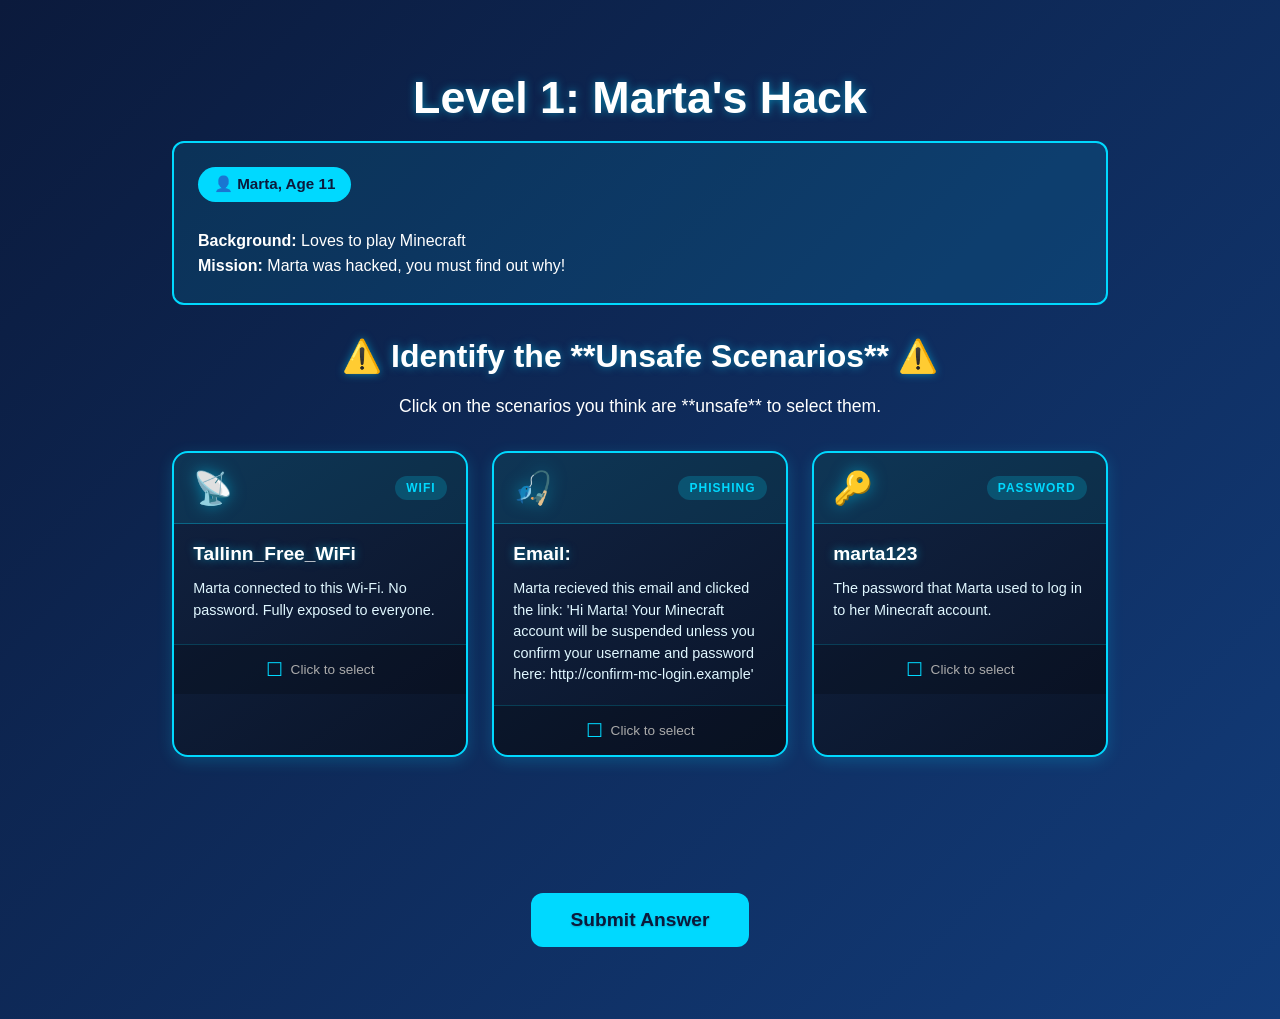
==== game/level_1.html @ 2b9c9b5b "fixed the scoring function" ====
<!DOCTYPE html>
<html lang="en">
<head>
  <meta charset="UTF-8" />
  <meta name="viewport" content="width=device-width, initial-scale=1.0" />
  <title>Cyber Pro – Level 1: Marta's Hack</title>
  <link rel="stylesheet" href="css/new_style.css" />
  <script src="js/level.js" defer></script>
</head>
<body class="main-bg">
  <div class="container">
    <header>
      <h1>Level 1: Marta's Hack</h1>
      <p id="level-story"></p>
    </header>

    <main>
      <h2>⚠️ Identify the **Unsafe Scenarios** ⚠️</h2>
      <p>Click on the scenarios you think are **unsafe** to select them.</p>

      <div id="scenarios-container" class="mission-grid">
        </div>

      <div class="feedback" id="result-feedback"></div>

      <button id="submitBtn" class="big-btn">Submit Answer</button>
      <button id="nextLevelBtn" class="small-btn" style="display:none; margin-top: 1rem;">Next Level >></button>
    </main>
  </div>
<script id="level-data" type="application/json">
{
  "story":{
    "character_name":"Marta",
    "age":"11",
    "background":"Loves to play Minecraft",
    "story":"Marta was hacked, you must find out why!"
  },
  "scenarios":[
    {
      "type":"wifi",
      "title":"Tallinn_Free_WiFi",
      "description":"Marta connected to this Wi-Fi. No password. Fully exposed to everyone.",
      "is_safe":false,
      "explaination":"Open wifi's make it easier for hackers to intercept your traffic."
    },
    {
      "type":"phishing",
      "title":"Email:",
      "description":"Marta recieved this email and clicked the link: 'Hi Marta! Your Minecraft account will be suspended unless you confirm your username and password here: http://confirm-mc-login.example'",
      "is_safe":false,
      "explaination":"The email is fake, the hackers just wanted to know what her passord is."
    },
    {
      "type":"password",
      "title":"marta123",
      "description":"The password that Marta used to log in to her Minecraft account.",
      "is_safe":false,
      "explaination":"The password uses her name and a simple number pattern, which are easy for hackers to guess"
    }
  ]
}
  </script>
</body>
</html>
---- game/css/new_style.css ----
/* -------------------------------------------------
   css/style.css – Enhanced Cyber Pro Styles
   ------------------------------------------------- */

:root {
  --primary: #00d9ff;
  --accent: #ff2e63;
  --dark: #0b1a3c;
  --darker: #0a1428;
  --light: #e0f7ff;
  --gray: #aaa;
  --success: #00ff88;
  --warning: #ffaa00;
  --danger: #ff3366;
}

* { box-sizing: border-box; }

body {
  margin: 0;
  font-family: 'Segoe UI', Tahoma, Geneva, Verdana, sans-serif;
  background: linear-gradient(135deg, var(--dark), #123c7a);
  color: #fff;
  min-height: 100vh;
  display: flex;
  flex-direction: column;
  align-items: center;
  justify-content: flex-start;
  text-align: center;
  overflow-x: hidden;
}

.main-bg { background: linear-gradient(135deg, var(--dark), #123c7a); }

.container {
  width: min(95%, 1000px);
  margin: 2rem auto;
  padding: 2rem;
}

.center {
  display: flex;
  flex-direction: column;
  justify-content: center;
  min-height: 70vh;
}

h1, h2, h3 {
  margin: 0.5rem 0;
  text-shadow: 0 0 8px rgba(0, 217, 255, 0.5);
}
h1 { font-size: 2.8rem; }
h2 { font-size: 2rem; margin: 1.5rem 0 1rem; }
h3 { font-size: 1.5rem; color: var(--primary); }

p { font-size: 1.1rem; line-height: 1.5; }

/* Story Box */
.story-box {
  background: rgba(0, 217, 255, 0.1);
  border: 2px solid var(--primary);
  border-radius: 12px;
  padding: 1.5rem;
  margin: 1rem 0 2rem;
  text-align: left;
}

.character-badge {
  display: inline-block;
  background: var(--primary);
  color: var(--dark);
  padding: 0.4rem 1rem;
  border-radius: 20px;
  font-weight: bold;
  font-size: 0.95rem;
  margin-bottom: 0.8rem;
}

.story-text {
  font-size: 1rem;
  line-height: 1.6;
  margin: 0.8rem 0 0;
}

/* Scenario Cards Grid */
.mission-grid {
  display: grid;
  gap: 1.5rem;
  grid-template-columns: repeat(auto-fit, minmax(280px, 1fr));
  margin: 2rem 0;
  justify-items: stretch;
}

/* Scenario Cards */
.scenario-card {
  background: linear-gradient(145deg, rgba(17, 34, 64, 0.95), rgba(10, 20, 40, 0.98));
  border: 2px solid var(--primary);
  border-radius: 16px;
  padding: 0;
  cursor: pointer;
  transition: all 0.3s ease;
  box-shadow: 0 4px 15px rgba(0, 217, 255, 0.2);
  overflow: hidden;
  position: relative;
}

.scenario-card:hover {
  transform: translateY(-5px);
  box-shadow: 0 8px 25px rgba(0, 217, 255, 0.4);
  border-color: #00e6ff;
}

.scenario-card.selected {
  border-color: var(--accent);
  background: linear-gradient(145deg, rgba(255, 46, 99, 0.15), rgba(17, 34, 64, 0.95));
  box-shadow: 0 0 20px rgba(255, 46, 99, 0.4);
}

.scenario-card.selected::before {
  content: '';
  position: absolute;
  top: 0;
  left: 0;
  right: 0;
  height: 4px;
  background: var(--accent);
}

/* Card Sections */
.card-header {
  display: flex;
  justify-content: space-between;
  align-items: center;
  padding: 1rem 1.2rem;
  background: rgba(0, 217, 255, 0.1);
  border-bottom: 1px solid rgba(0, 217, 255, 0.3);
}

.scenario-icon {
  font-size: 2rem;
  filter: drop-shadow(0 0 8px rgba(0, 217, 255, 0.5));
}

.scenario-type {
  font-size: 0.75rem;
  font-weight: bold;
  color: var(--primary);
  letter-spacing: 1px;
  padding: 0.3rem 0.7rem;
  background: rgba(0, 217, 255, 0.2);
  border-radius: 12px;
}

.card-body {
  padding: 1.2rem;
  text-align: left;
  min-height: 120px;
}

.scenario-title {
  font-size: 1.2rem;
  margin: 0 0 0.8rem;
  color: #fff;
  font-weight: 600;
}

.scenario-description {
  font-size: 0.9rem;
  line-height: 1.5;
  color: var(--light);
  margin: 0;
}

.card-footer {
  padding: 0.8rem 1.2rem;
  background: rgba(0, 0, 0, 0.2);
  border-top: 1px solid rgba(0, 217, 255, 0.2);
  text-align: center;
}

.selection-indicator {
  font-size: 0.85rem;
  color: var(--gray);
  display: flex;
  align-items: center;
  justify-content: center;
  gap: 0.5rem;
}

.checkbox {
  font-size: 1.2rem;
  color: var(--primary);
}

/* Result States */
.result-correct {
  border-color: var(--success) !important;
  box-shadow: 0 0 25px rgba(0, 255, 136, 0.5) !important;
}

.result-wrong {
  border-color: var(--danger) !important;
  box-shadow: 0 0 25px rgba(255, 51, 102, 0.5) !important;
}

.result-missed {
  border-color: var(--warning) !important;
  box-shadow: 0 0 25px rgba(255, 170, 0, 0.5) !important;
}

.result-safe {
  border-color: rgba(0, 217, 255, 0.5) !important;
  opacity: 0.7;
}

.result-badge {
  font-size: 0.8rem;
  font-weight: bold;
  padding: 0.3rem 0.8rem;
  border-radius: 12px;
  letter-spacing: 0.5px;
}

.badge-correct {
  background: var(--success);
  color: var(--dark);
}

.badge-wrong {
  background: var(--danger);
  color: #fff;
}

.badge-missed {
  background: var(--warning);
  color: var(--dark);
}

.badge-safe {
  background: rgba(0, 217, 255, 0.3);
  color: var(--primary);
}

.explanation-box {
  margin-top: 1rem;
  padding: 0.8rem;
  background: rgba(0, 0, 0, 0.3);
  border-radius: 8px;
  font-size: 0.85rem;
  line-height: 1.4;
  border-left: 3px solid var(--primary);
}

/* Buttons */
button {
  background: var(--primary);
  color: var(--dark);
  border: none;
  border-radius: 12px;
  padding: 0.75rem 1.5rem;
  margin: 0.5rem;
  font-size: 1rem;
  font-weight: 600;
  cursor: pointer;
  transition: all 0.25s ease;
  min-width: 140px;
}
button:hover:not(:disabled) {
  background: #00e6ff;
  transform: translateY(-2px);
  box-shadow: 0 4px 12px rgba(0, 217, 255, 0.4);
}
button:disabled {
  background: #444;
  color: #888;
  cursor: not-allowed;
  transform: none;
}

.small-btn {
  background: transparent;
  border: 2px solid var(--primary);
  color: var(--primary);
  font-size: 0.95rem;
  padding: 0.6rem 1.2rem;
}
.small-btn:hover:not(:disabled) {
  background: var(--primary);
  color: var(--dark);
}

.big-btn {
  background: var(--primary);
  color: var(--dark);
  font-size: 1.2rem;
  padding: 1rem 2.5rem;
  font-weight: bold;
  text-shadow: 0 1px 2px rgba(0, 0, 0, 0.2);
}
.big-btn:hover { 
  background: var(--accent);
  box-shadow: 0 0 20px rgba(255, 46, 99, 0.5);
}

button.locked {
  opacity: 0.5;
  position: relative;
}
button.locked .lock { margin-left: 0.4rem; }

/* Feedback Messages */
.feedback {
  margin: 2rem auto;
  padding: 2rem;
  border-radius: 16px;
  max-width: 600px;
  font-weight: normal;
}

.feedback.correct {
  background: linear-gradient(145deg, rgba(0, 255, 136, 0.15), rgba(0, 255, 136, 0.05));
  border: 2px solid var(--success);
  box-shadow: 0 0 30px rgba(0, 255, 136, 0.3);
}

.feedback.wrong {
  background: linear-gradient(145deg, rgba(255, 170, 0, 0.15), rgba(255, 170, 0, 0.05));
  border: 2px solid var(--warning);
  box-shadow: 0 0 30px rgba(255, 170, 0, 0.3);
}

.success-message, .retry-message {
  text-align: center;
}

.success-icon, .retry-icon {
  font-size: 4rem;
  margin-bottom: 1rem;
  animation: bounce 1s ease-in-out;
}

.success-message h3 {
  color: var(--success);
  font-size: 2rem;
  margin: 0.5rem 0;
}

.retry-message h3 {
  color: var(--warning);
  font-size: 1.8rem;
  margin: 0.5rem 0;
}

.score-display {
  font-size: 3rem;
  font-weight: bold;
  color: var(--primary);
  text-shadow: 0 0 20px rgba(0, 217, 255, 0.5);
  margin: 1rem 0;
}

.success-subtext, .retry-subtext {
  font-size: 1.1rem;
  color: var(--light);
  margin-top: 1rem;
}

/* Animations */
@keyframes slideIn {
  from {
    opacity: 0;
    transform: translateY(20px);
  }
  to {
    opacity: 1;
    transform: translateY(0);
  }
}

@keyframes revealResult {
  0% {
    transform: scale(0.95);
    opacity: 0.8;
  }
  50% {
    transform: scale(1.02);
  }
  100% {
    transform: scale(1);
    opacity: 1;
  }
}

@keyframes bounce {
  0%, 100% { transform: translateY(0); }
  50% { transform: translateY(-10px); }
}

/* Legacy Quiz Styles (for compatibility) */
.quiz-card {
  background: rgba(10, 26, 46, 0.95);
  border: 1px solid var(--primary);
  border-radius: 16px;
  padding: 1.8rem;
  max-width: 560px;
  margin: 1.5rem auto;
  box-shadow: 0 0 20px rgba(0, 217, 255, 0.25);
  text-align: center;
}

.quiz-header {
  display: flex;
  justify-content: space-between;
  align-items: center;
  margin-bottom: 1rem;
  font-size: 0.9rem;
  color: var(--gray);
}

.quiz-question {
  font-size: 1.25rem;
  margin: 1.5rem 0;
  line-height: 1.5;
}

.quiz-answers {
  display: grid;
  gap: 0.8rem;
  margin: 1rem 0;
}

.answer-btn {
  background: #112240;
  color: #eee;
  border: 1px solid var(--primary);
  padding: 0.9rem;
  border-radius: 10px;
  font-size: 1rem;
  cursor: pointer;
  transition: all 0.2s;
}
.answer-btn:hover:not(:disabled) {
  background: var(--primary);
  color: var(--dark);
  transform: translateY(-2px);
}
.answer-btn:disabled { opacity: 0.6; cursor: not-allowed; }

.result h3 { color: var(--primary); margin-bottom: 1rem; }
.result p { font-size: 1.2rem; margin: 0.8rem 0; }

.score { font-weight: bold; font-size: 1.1rem; color: var(--light); }

/* Responsive */
@media (max-width: 600px) {
  .container { padding: 1rem; margin-top: 1rem; }
  h1 { font-size: 2.2rem; }
  h2 { font-size: 1.6rem; }
  button, .big-btn { width: 100%; margin: 0.5rem 0; }
  .mission-grid { grid-template-columns: 1fr; }
  .score-display { font-size: 2.5rem; }
  .success-icon, .retry-icon { font-size: 3rem; }
}
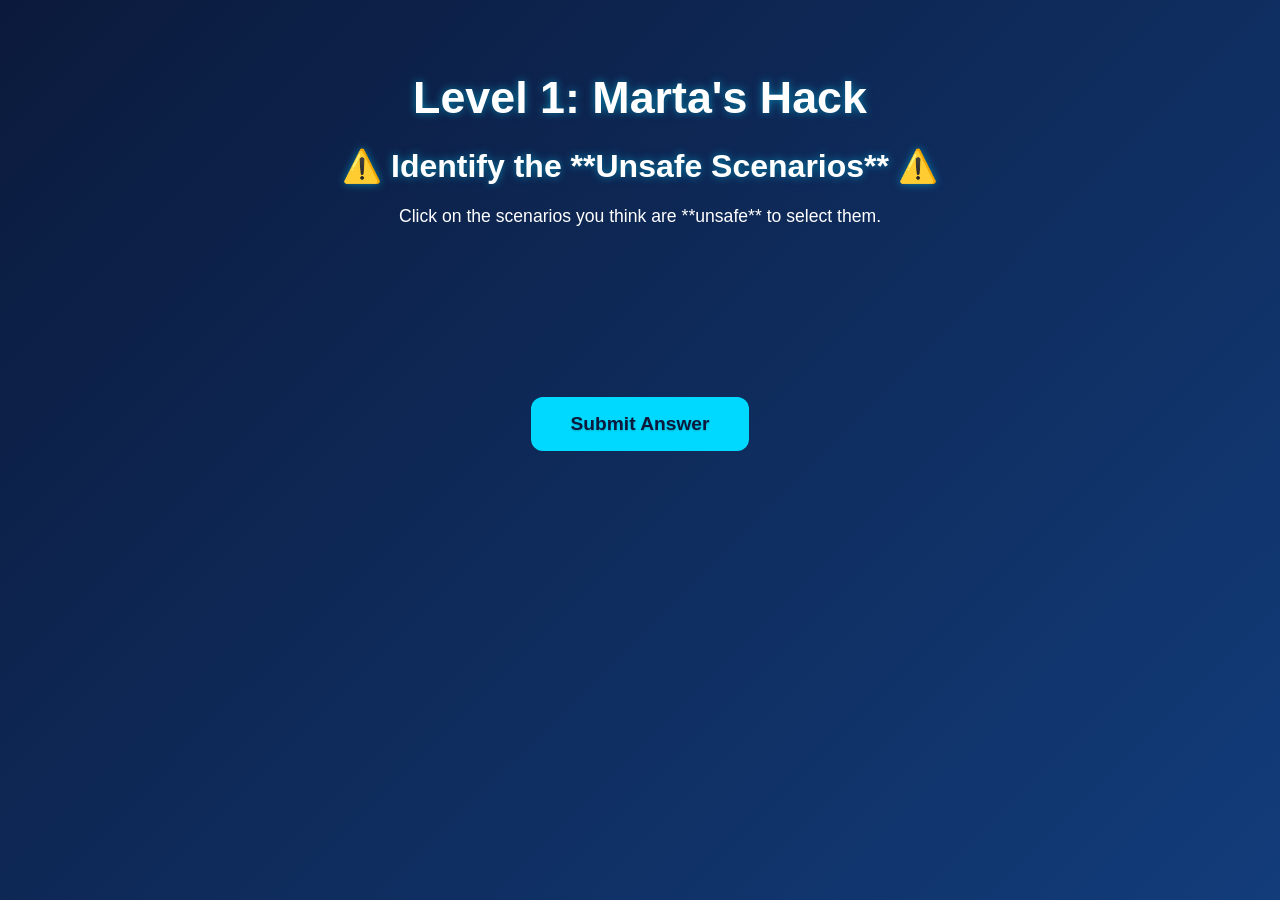
==== commit 9c8cd720: "added to first level" ====
--- a/game/level_1.html
+++ b/game/level_1.html
@@ -37,6 +37,13 @@
   },
   "scenarios":[
     {
+      "type":"social-media",
+      "title":"Social Media message:",
+      "description":"Hey! Wanna try a secret version of this game? It has more levels! Just click this link!",
+      "is_safe":false,
+      "explaination":"A stranger is asking you to click a link."
+    },
+    {
       "type":"wifi",
       "title":"Tallinn_Free_WiFi",
       "description":"Marta connected to this Wi-Fi. No password. Fully exposed to everyone.",
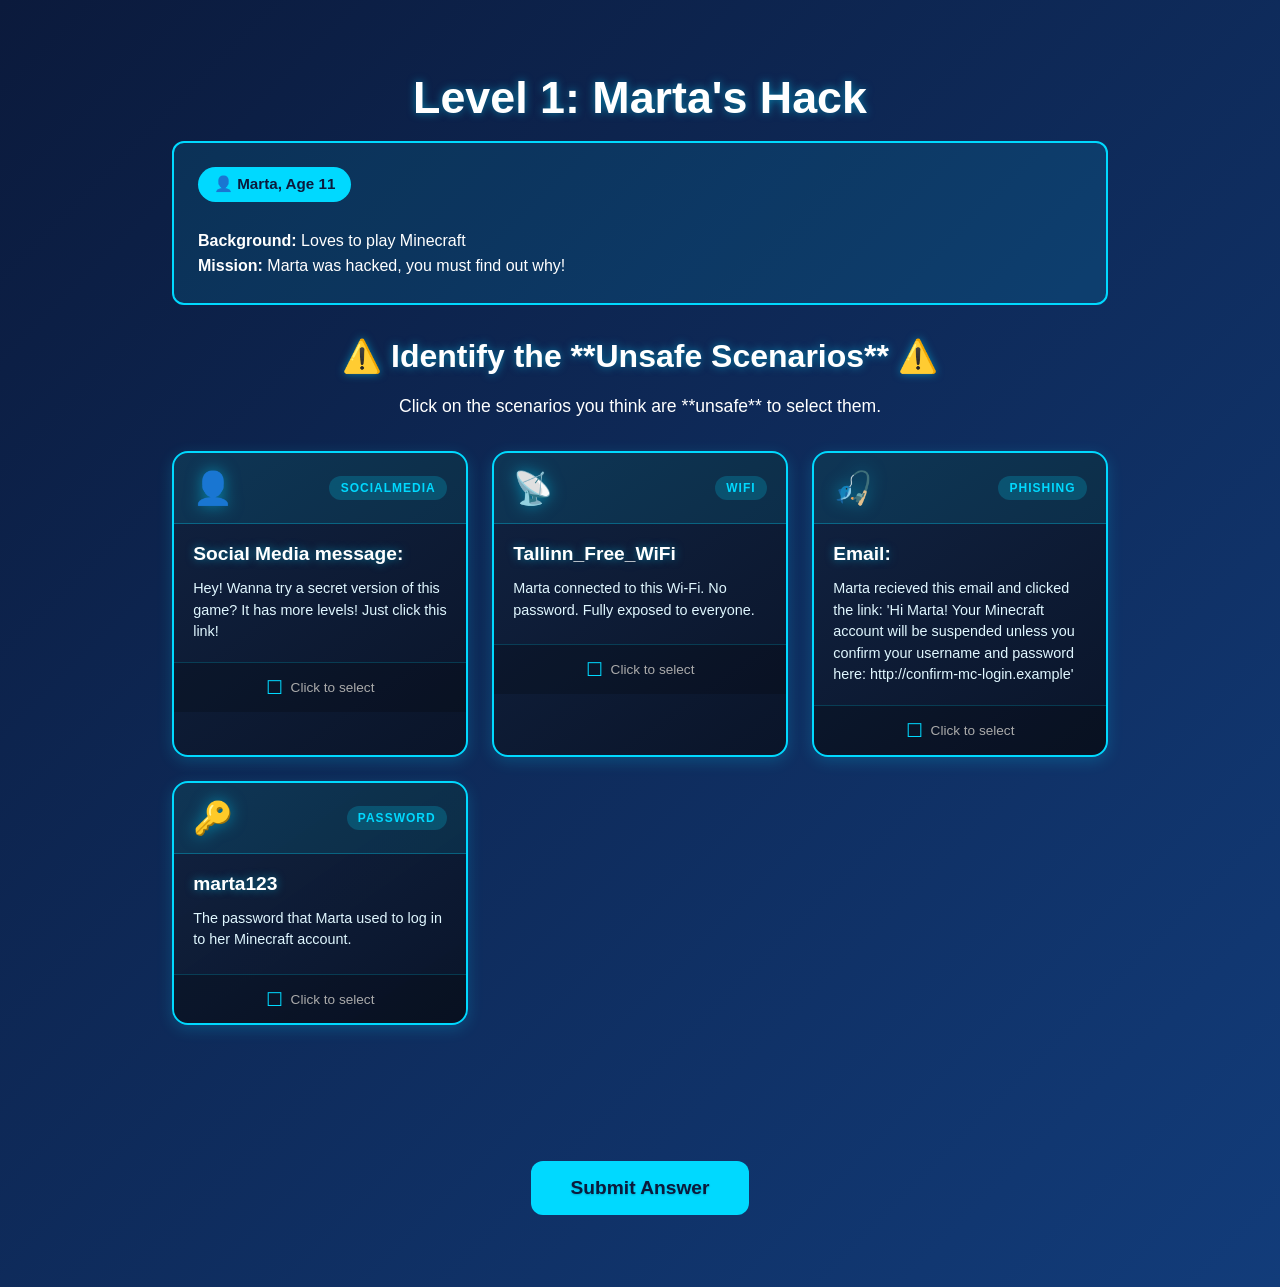
==== commit a1f94017: "added second level scenario" ====
--- a/game/level_1.html
+++ b/game/level_1.html
@@ -37,7 +37,7 @@
   },
   "scenarios":[
     {
-      "type":"social-media",
+      "type":"socialmedia",
       "title":"Social Media message:",
       "description":"Hey! Wanna try a secret version of this game? It has more levels! Just click this link!",
       "is_safe":false,
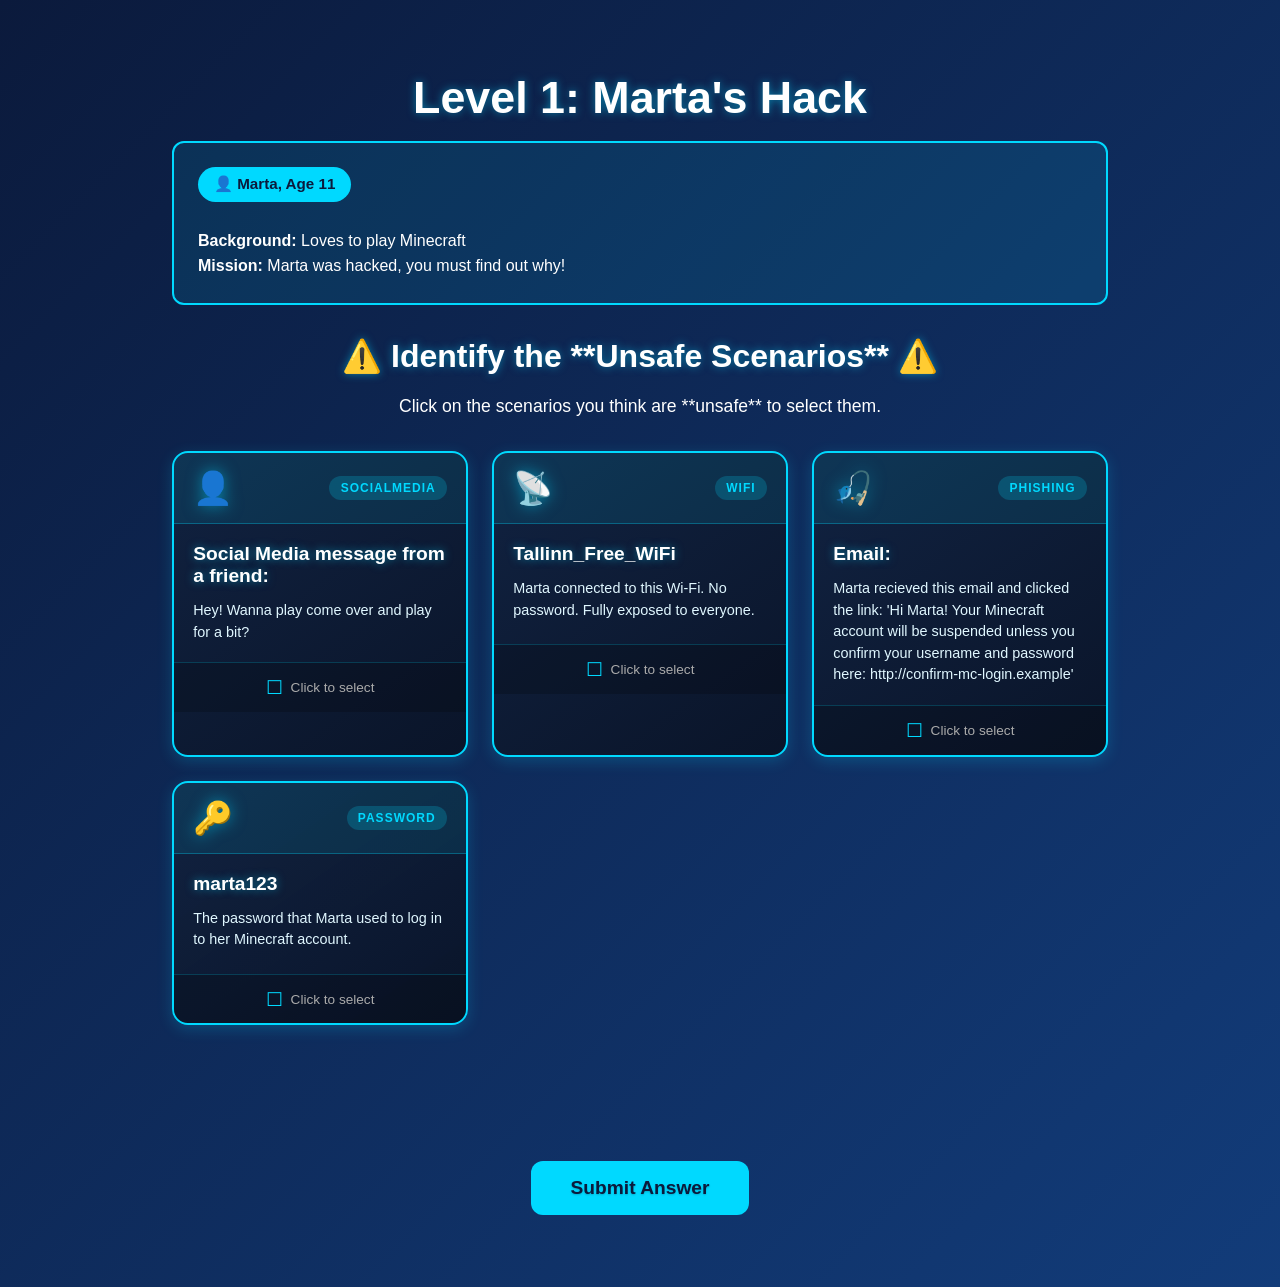
==== commit 4b9431b7: "added all levels" ====
--- a/game/level_1.html
+++ b/game/level_1.html
@@ -38,10 +38,10 @@
   "scenarios":[
     {
       "type":"socialmedia",
-      "title":"Social Media message:",
-      "description":"Hey! Wanna try a secret version of this game? It has more levels! Just click this link!",
-      "is_safe":false,
-      "explaination":"A stranger is asking you to click a link."
+      "title":"Social Media message from a friend:",
+      "description":"Hey! Wanna play come over and play for a bit?",
+      "is_safe":true,
+      "explaination":"The message is from a friend, but you should still confirm with your parents."
     },
     {
       "type":"wifi",
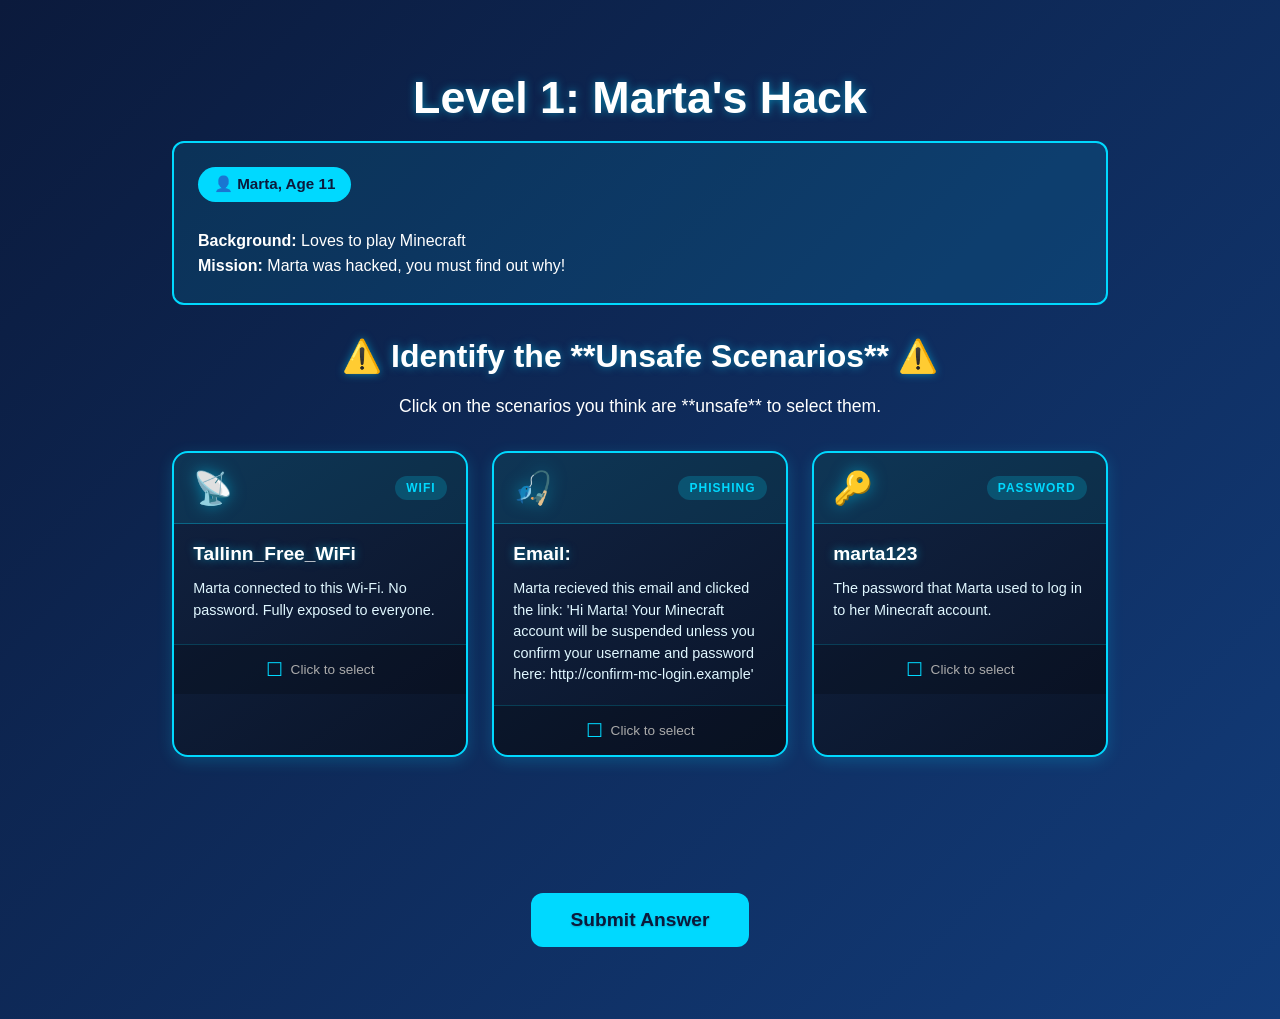
==== commit 890550bd: "Merge pull request #3 from simon-245/fix/score-function Fixed the scoring function" ====
--- a/game/level_1.html
+++ b/game/level_1.html
@@ -37,13 +37,6 @@
   },
   "scenarios":[
     {
-      "type":"socialmedia",
-      "title":"Social Media message from a friend:",
-      "description":"Hey! Wanna play come over and play for a bit?",
-      "is_safe":true,
-      "explaination":"The message is from a friend, but you should still confirm with your parents."
-    },
-    {
       "type":"wifi",
       "title":"Tallinn_Free_WiFi",
       "description":"Marta connected to this Wi-Fi. No password. Fully exposed to everyone.",
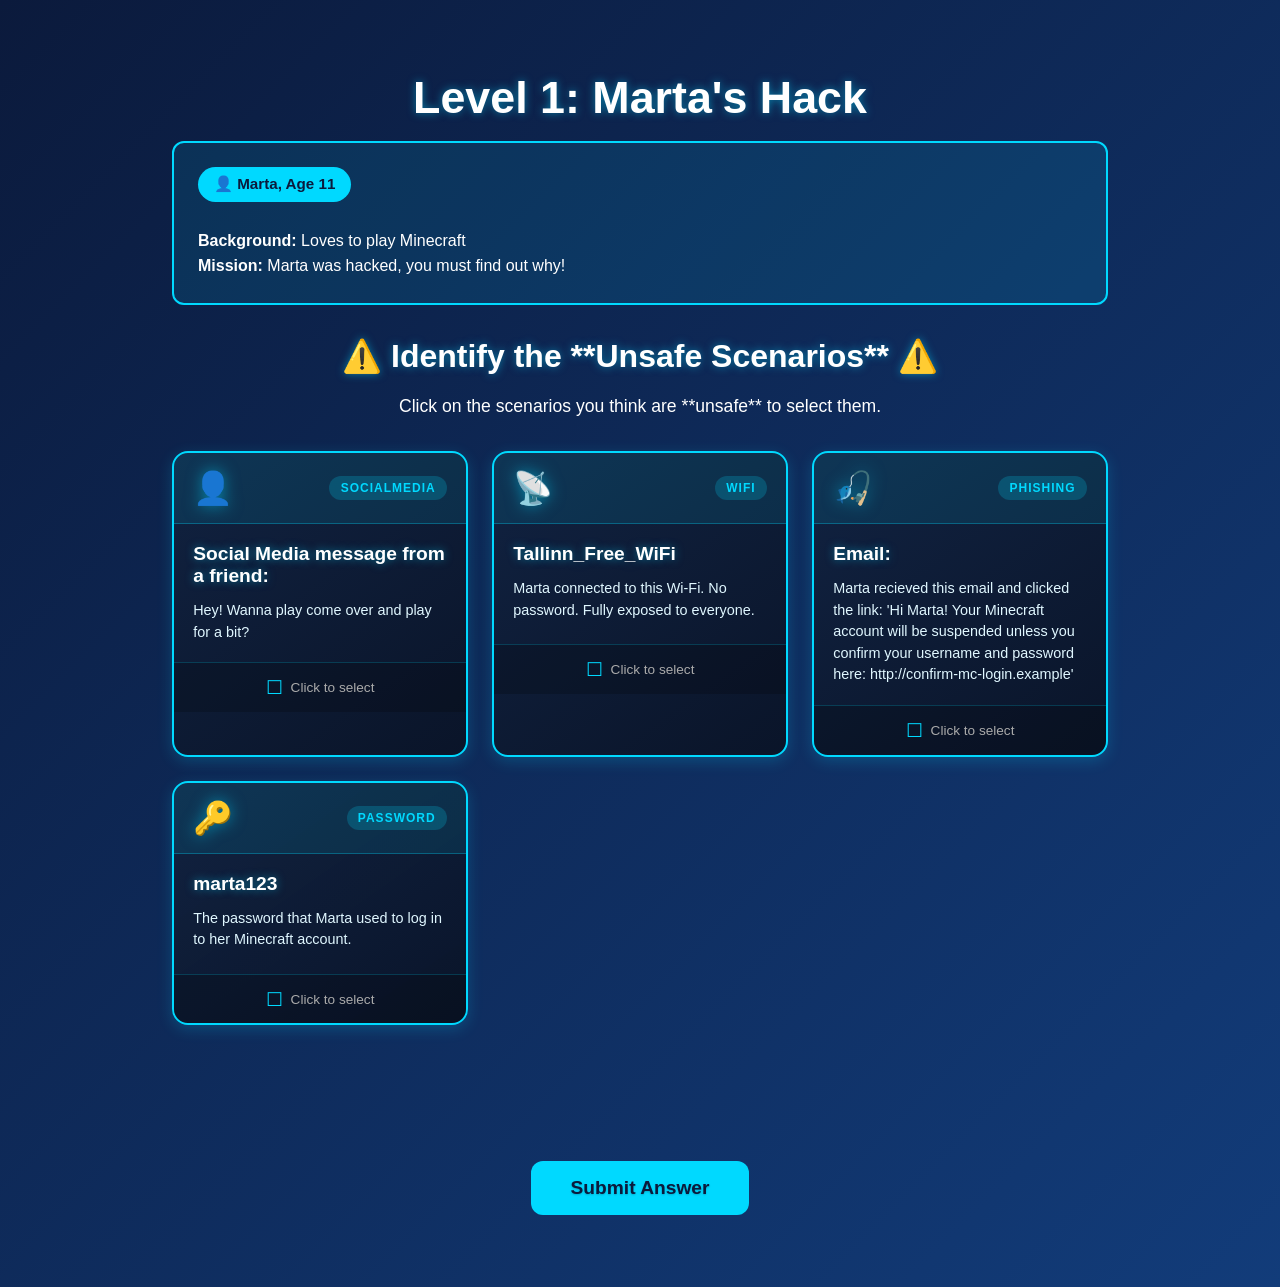
==== commit d5e9ab2f: "Merge pull request #4 from simon-245/unsafe-social-media Added Unsafe social media message scenarios" ====
--- a/game/level_1.html
+++ b/game/level_1.html
@@ -37,6 +37,13 @@
   },
   "scenarios":[
     {
+      "type":"socialmedia",
+      "title":"Social Media message from a friend:",
+      "description":"Hey! Wanna play come over and play for a bit?",
+      "is_safe":true,
+      "explaination":"The message is from a friend, but you should still confirm with your parents."
+    },
+    {
       "type":"wifi",
       "title":"Tallinn_Free_WiFi",
       "description":"Marta connected to this Wi-Fi. No password. Fully exposed to everyone.",
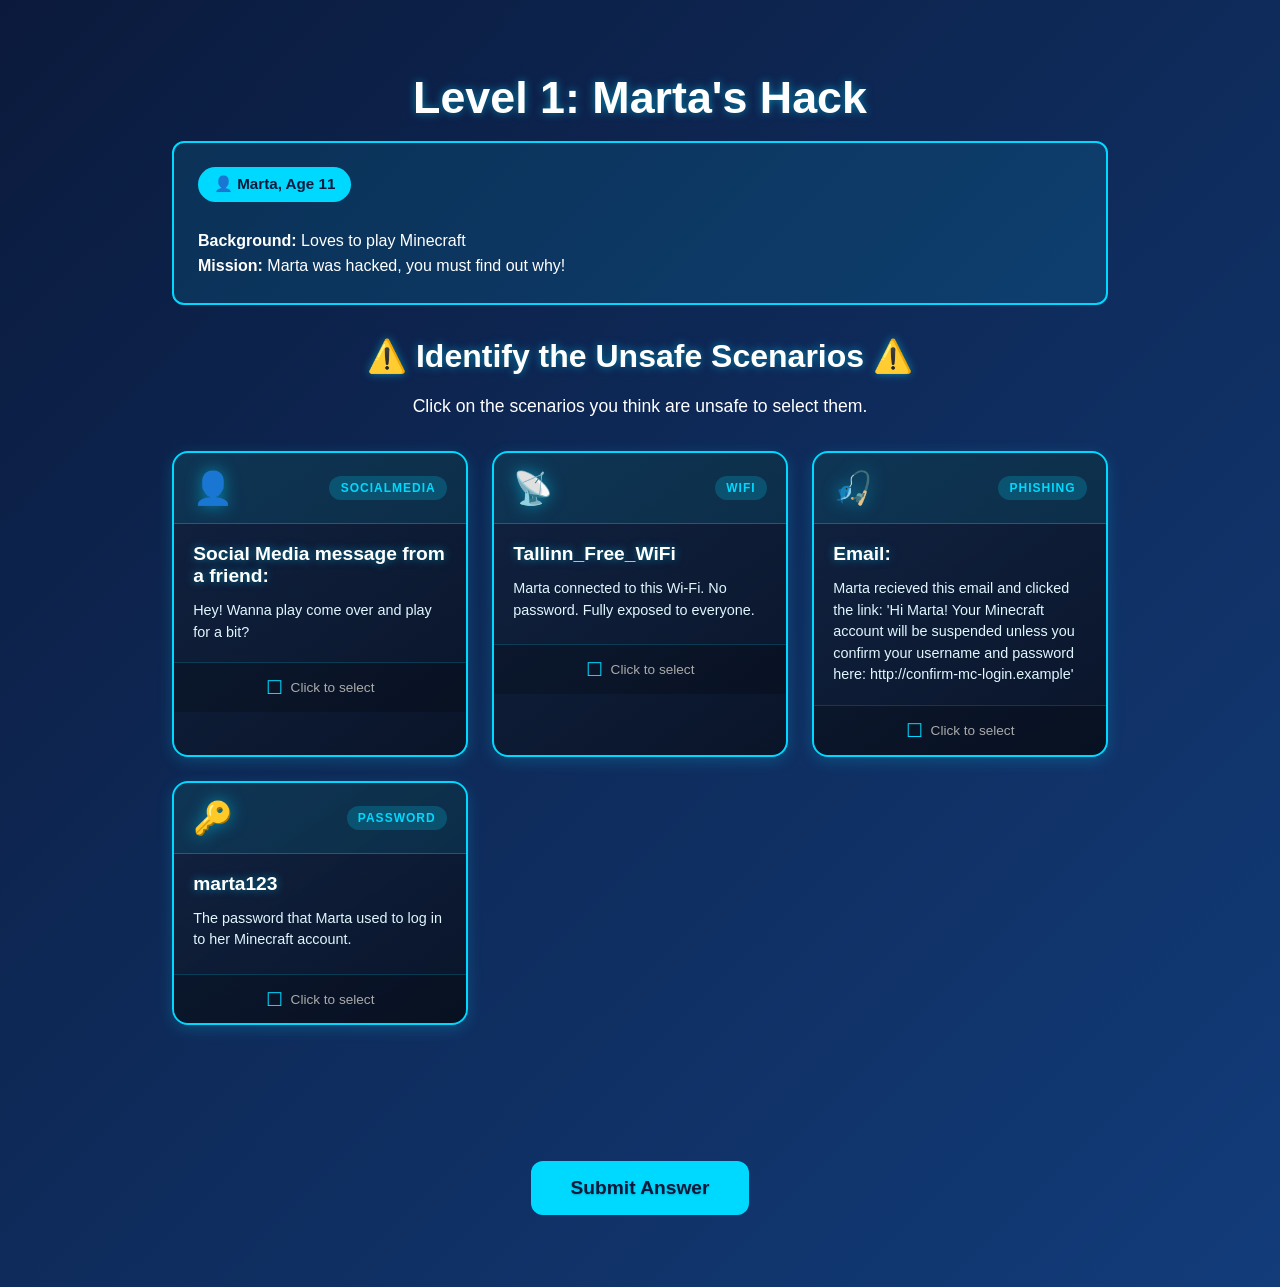
==== commit f8efa3f4: "removed * from title pages" ====
--- a/game/level_1.html
+++ b/game/level_1.html
@@ -15,8 +15,8 @@
     </header>
 
     <main>
-      <h2>⚠️ Identify the **Unsafe Scenarios** ⚠️</h2>
-      <p>Click on the scenarios you think are **unsafe** to select them.</p>
+      <h2>⚠️ Identify the Unsafe Scenarios ⚠️</h2>
+      <p>Click on the scenarios you think are unsafe to select them.</p>
 
       <div id="scenarios-container" class="mission-grid">
         </div>
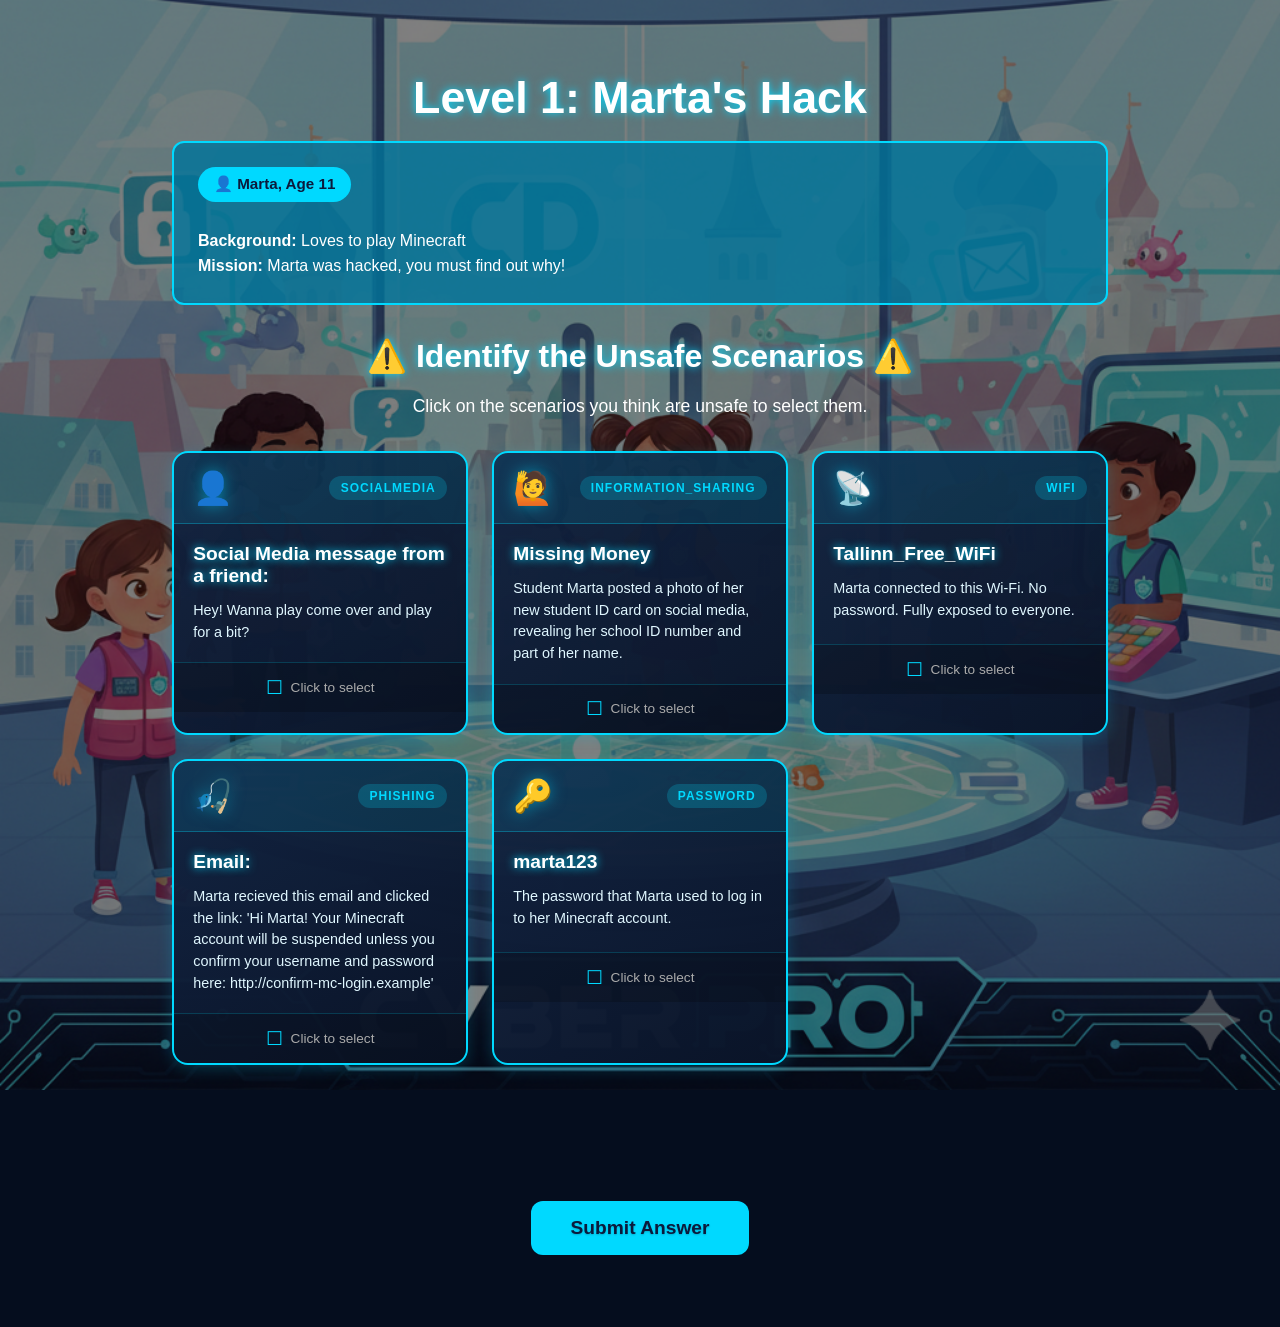
==== commit e3a8df98: "added information sharing scenarios" ====
--- a/game/level_1.html
+++ b/game/level_1.html
@@ -44,6 +44,13 @@
       "explaination":"The message is from a friend, but you should still confirm with your parents."
     },
     {
+        "type": "information_sharing",
+        "title": "Missing Money",
+        "description": "Student Marta posted a photo of her new student ID card on social media, revealing her school ID number and part of her name.",
+        "is_safe": false,
+        "explaination": "Risky behavior: Posting photos of ID cards or anything showing personal numbers online can be used by cyber criminals to steal your identity or access your accounts."
+    },
+    {
       "type":"wifi",
       "title":"Tallinn_Free_WiFi",
       "description":"Marta connected to this Wi-Fi. No password. Fully exposed to everyone.",
--- a/game/css/new_style.css
+++ b/game/css/new_style.css
@@ -30,7 +30,45 @@
   overflow-x: hidden;
 }
 
-.main-bg { background: linear-gradient(135deg, var(--dark), #123c7a); }
+/*.main-bg { background: linear-gradient(135deg, var(--dark), #123c7a); }
+ */
+.main-bg {
+    background-image: url('../img/cyber_hq_background.jpg');
+    background-size: cover; 
+    background-repeat: no-repeat;
+    background-attachment: fixed;
+    background-position: center center;
+    /* If the image fails to load, use the original dark gradient as a fallback */
+    background-color: var(--dark);
+}
+
+body.main-bg {
+    position: relative;
+    z-index: 1; 
+}
+
+body.main-bg::before {
+    content: "";
+    position: absolute;
+    top: 0;
+    left: 0;
+    width: 100%;
+    height: 100%;
+    background-color: rgba(0, 0, 0, 0.5); /* Adjust 0.5 for darker (0.7) or lighter (0.3) overlay */
+    z-index: -1; 
+}
+
+/* You will also need to adjust the .container background slightly 
+   to ensure the story box is still readable against the overlay: */
+.story-box {
+    /* Current background: rgba(0, 217, 255, 0.1); */
+    background: rgba(0, 0, 0, 1); /* Make the box darker and more opaque */
+    border: 2px solid var(--primary);
+    border-radius: 12px;
+    padding: 1.5rem;
+    margin: 1rem 0 2rem;
+    text-align: left;
+}
 
 .container {
   width: min(95%, 1000px);
@@ -47,7 +85,7 @@
 
 h1, h2, h3 {
   margin: 0.5rem 0;
-  text-shadow: 0 0 8px rgba(0, 217, 255, 0.5);
+  text-shadow: 0 0 8px rgba(0, 217, 255, 1);
 }
 h1 { font-size: 2.8rem; }
 h2 { font-size: 2rem; margin: 1.5rem 0 1rem; }
@@ -57,7 +95,7 @@
 
 /* Story Box */
 .story-box {
-  background: rgba(0, 217, 255, 0.1);
+  background: rgba(0, 117, 155, 0.8);
   border: 2px solid var(--primary);
   border-radius: 12px;
   padding: 1.5rem;
@@ -112,7 +150,7 @@
 
 .scenario-card.selected {
   border-color: var(--accent);
-  background: linear-gradient(145deg, rgba(255, 46, 99, 0.15), rgba(17, 34, 64, 0.95));
+  background: linear-gradient(145deg, rgba(255, 16, 69, 0.95), rgba(17, 34, 64, 0.95));
   box-shadow: 0 0 20px rgba(255, 46, 99, 0.4);
 }
 
@@ -318,9 +356,9 @@
 }
 
 .feedback.correct {
-  background: linear-gradient(145deg, rgba(0, 255, 136, 0.15), rgba(0, 255, 136, 0.05));
+  background: linear-gradient(145deg, rgba(0, 35, 0, 0.95), rgba(0, 35, 36, 0.05));
   border: 2px solid var(--success);
-  box-shadow: 0 0 30px rgba(0, 255, 136, 0.3);
+  box-shadow: 0 0 30px rgba(0, 255, 136, 0.7);
 }
 
 .feedback.wrong {
